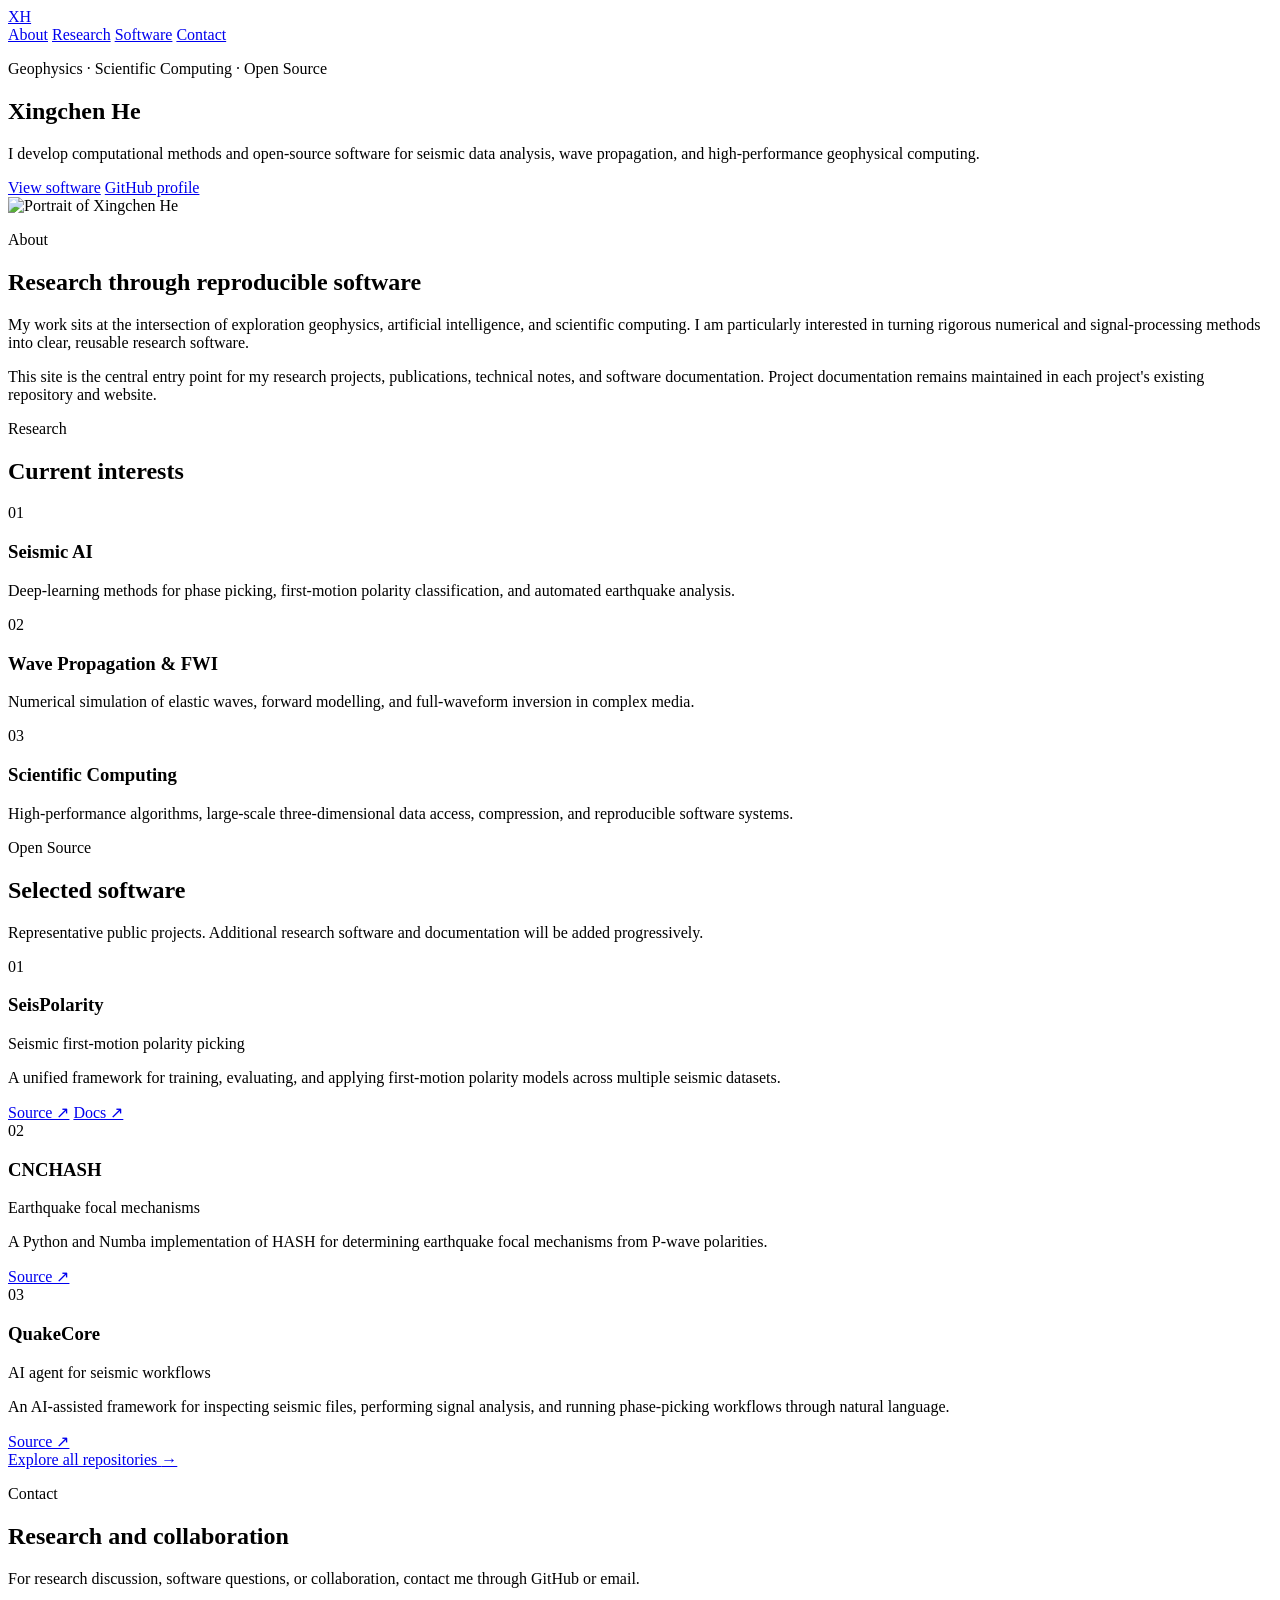
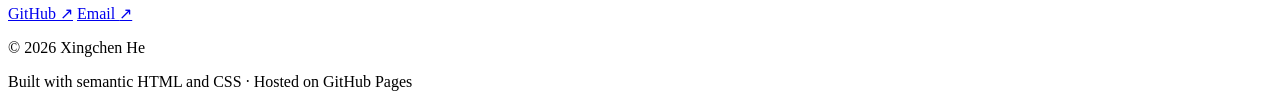
==== index.html @ 0a5be92e "Initialize personal academic homepage" ====
<!DOCTYPE html>
<html lang="en">
<head>
  <meta charset="UTF-8">
  <meta name="viewport" content="width=device-width, initial-scale=1.0">
  <meta name="description" content="Xingchen He's academic homepage — geophysics, scientific computing, and open-source software.">
  <meta name="author" content="Xingchen He">
  <meta property="og:title" content="Xingchen He | Geophysics & Scientific Computing">
  <meta property="og:description" content="Research, open-source software, and academic work in geophysics and scientific computing.">
  <meta property="og:type" content="website">
  <meta property="og:url" content="https://chuan1937.github.io/">
  <meta property="og:image" content="https://avatars.githubusercontent.com/u/99251452?v=4">
  <title>Xingchen He | Geophysics & Scientific Computing</title>
  <link rel="preconnect" href="https://fonts.googleapis.com">
  <link rel="preconnect" href="https://fonts.gstatic.com" crossorigin>
  <link href="https://fonts.googleapis.com/css2?family=Inter:wght@400;500;600;700&family=Source+Serif+4:opsz,wght@8..60,600;8..60,700&display=swap" rel="stylesheet">
  <link rel="stylesheet" href="styles.css">
</head>
<body>
  <header class="site-header">
    <div class="container nav-wrap">
      <a class="brand" href="#top" aria-label="Homepage">XH</a>
      <nav aria-label="Primary navigation">
        <a href="#about">About</a>
        <a href="#research">Research</a>
        <a href="#software">Software</a>
        <a href="#contact">Contact</a>
      </nav>
    </div>
  </header>

  <main id="top">
    <section class="hero container">
      <div class="hero-copy">
        <p class="eyebrow">Geophysics · Scientific Computing · Open Source</p>
        <h1>Xingchen He</h1>
        <p class="lead">
          I develop computational methods and open-source software for seismic data analysis,
          wave propagation, and high-performance geophysical computing.
        </p>
        <div class="hero-actions">
          <a class="button button-primary" href="#software">View software</a>
          <a class="button button-secondary" href="https://github.com/Chuan1937" target="_blank" rel="noopener noreferrer">GitHub profile</a>
        </div>
      </div>
      <div class="portrait-wrap" aria-hidden="true">
        <div class="portrait-halo"></div>
        <img class="portrait" src="https://avatars.githubusercontent.com/u/99251452?v=4" alt="Portrait of Xingchen He">
      </div>
    </section>

    <section id="about" class="section section-muted">
      <div class="container split-layout">
        <div>
          <p class="section-kicker">About</p>
          <h2>Research through reproducible software</h2>
        </div>
        <div class="prose">
          <p>
            My work sits at the intersection of exploration geophysics, artificial intelligence,
            and scientific computing. I am particularly interested in turning rigorous numerical
            and signal-processing methods into clear, reusable research software.
          </p>
          <p>
            This site is the central entry point for my research projects, publications, technical
            notes, and software documentation. Project documentation remains maintained in each
            project's existing repository and website.
          </p>
        </div>
      </div>
    </section>

    <section id="research" class="section container">
      <div class="section-heading">
        <p class="section-kicker">Research</p>
        <h2>Current interests</h2>
      </div>
      <div class="research-grid">
        <article class="research-card">
          <span class="card-index">01</span>
          <h3>Seismic AI</h3>
          <p>Deep-learning methods for phase picking, first-motion polarity classification, and automated earthquake analysis.</p>
        </article>
        <article class="research-card">
          <span class="card-index">02</span>
          <h3>Wave Propagation & FWI</h3>
          <p>Numerical simulation of elastic waves, forward modelling, and full-waveform inversion in complex media.</p>
        </article>
        <article class="research-card">
          <span class="card-index">03</span>
          <h3>Scientific Computing</h3>
          <p>High-performance algorithms, large-scale three-dimensional data access, compression, and reproducible software systems.</p>
        </article>
      </div>
    </section>

    <section id="software" class="section section-dark">
      <div class="container">
        <div class="section-heading section-heading-light">
          <p class="section-kicker">Open Source</p>
          <h2>Selected software</h2>
          <p>Representative public projects. Additional research software and documentation will be added progressively.</p>
        </div>

        <div class="project-list">
          <article class="project-row">
            <div class="project-title">
              <span class="project-number">01</span>
              <div>
                <h3>SeisPolarity</h3>
                <p>Seismic first-motion polarity picking</p>
              </div>
            </div>
            <p class="project-description">A unified framework for training, evaluating, and applying first-motion polarity models across multiple seismic datasets.</p>
            <div class="project-links">
              <a href="https://github.com/Chuan1937/SeisPolarity" target="_blank" rel="noopener noreferrer">Source ↗</a>
              <a href="https://seispolarity.readthedocs.io/" target="_blank" rel="noopener noreferrer">Docs ↗</a>
            </div>
          </article>

          <article class="project-row">
            <div class="project-title">
              <span class="project-number">02</span>
              <div>
                <h3>CNCHASH</h3>
                <p>Earthquake focal mechanisms</p>
              </div>
            </div>
            <p class="project-description">A Python and Numba implementation of HASH for determining earthquake focal mechanisms from P-wave polarities.</p>
            <div class="project-links">
              <a href="https://github.com/Chuan1937/CNCHASH" target="_blank" rel="noopener noreferrer">Source ↗</a>
            </div>
          </article>

          <article class="project-row">
            <div class="project-title">
              <span class="project-number">03</span>
              <div>
                <h3>QuakeCore</h3>
                <p>AI agent for seismic workflows</p>
              </div>
            </div>
            <p class="project-description">An AI-assisted framework for inspecting seismic files, performing signal analysis, and running phase-picking workflows through natural language.</p>
            <div class="project-links">
              <a href="https://github.com/Chuan1937/QuakeCore" target="_blank" rel="noopener noreferrer">Source ↗</a>
            </div>
          </article>
        </div>

        <a class="all-projects" href="https://github.com/Chuan1937?tab=repositories" target="_blank" rel="noopener noreferrer">Explore all repositories <span>→</span></a>
      </div>
    </section>

    <section id="contact" class="section container contact-section">
      <div>
        <p class="section-kicker">Contact</p>
        <h2>Research and collaboration</h2>
        <p>For research discussion, software questions, or collaboration, contact me through GitHub or email.</p>
      </div>
      <div class="contact-links">
        <a href="https://github.com/Chuan1937" target="_blank" rel="noopener noreferrer">GitHub <span>↗</span></a>
        <a href="mailto:chuanjun1978@gmail.com">Email <span>↗</span></a>
      </div>
    </section>
  </main>

  <footer>
    <div class="container footer-wrap">
      <p>© <span id="year">2026</span> Xingchen He</p>
      <p>Built with semantic HTML and CSS · Hosted on GitHub Pages</p>
    </div>
  </footer>

  <script>
    document.getElementById('year').textContent = new Date().getFullYear();
  </script>
</body>
</html>
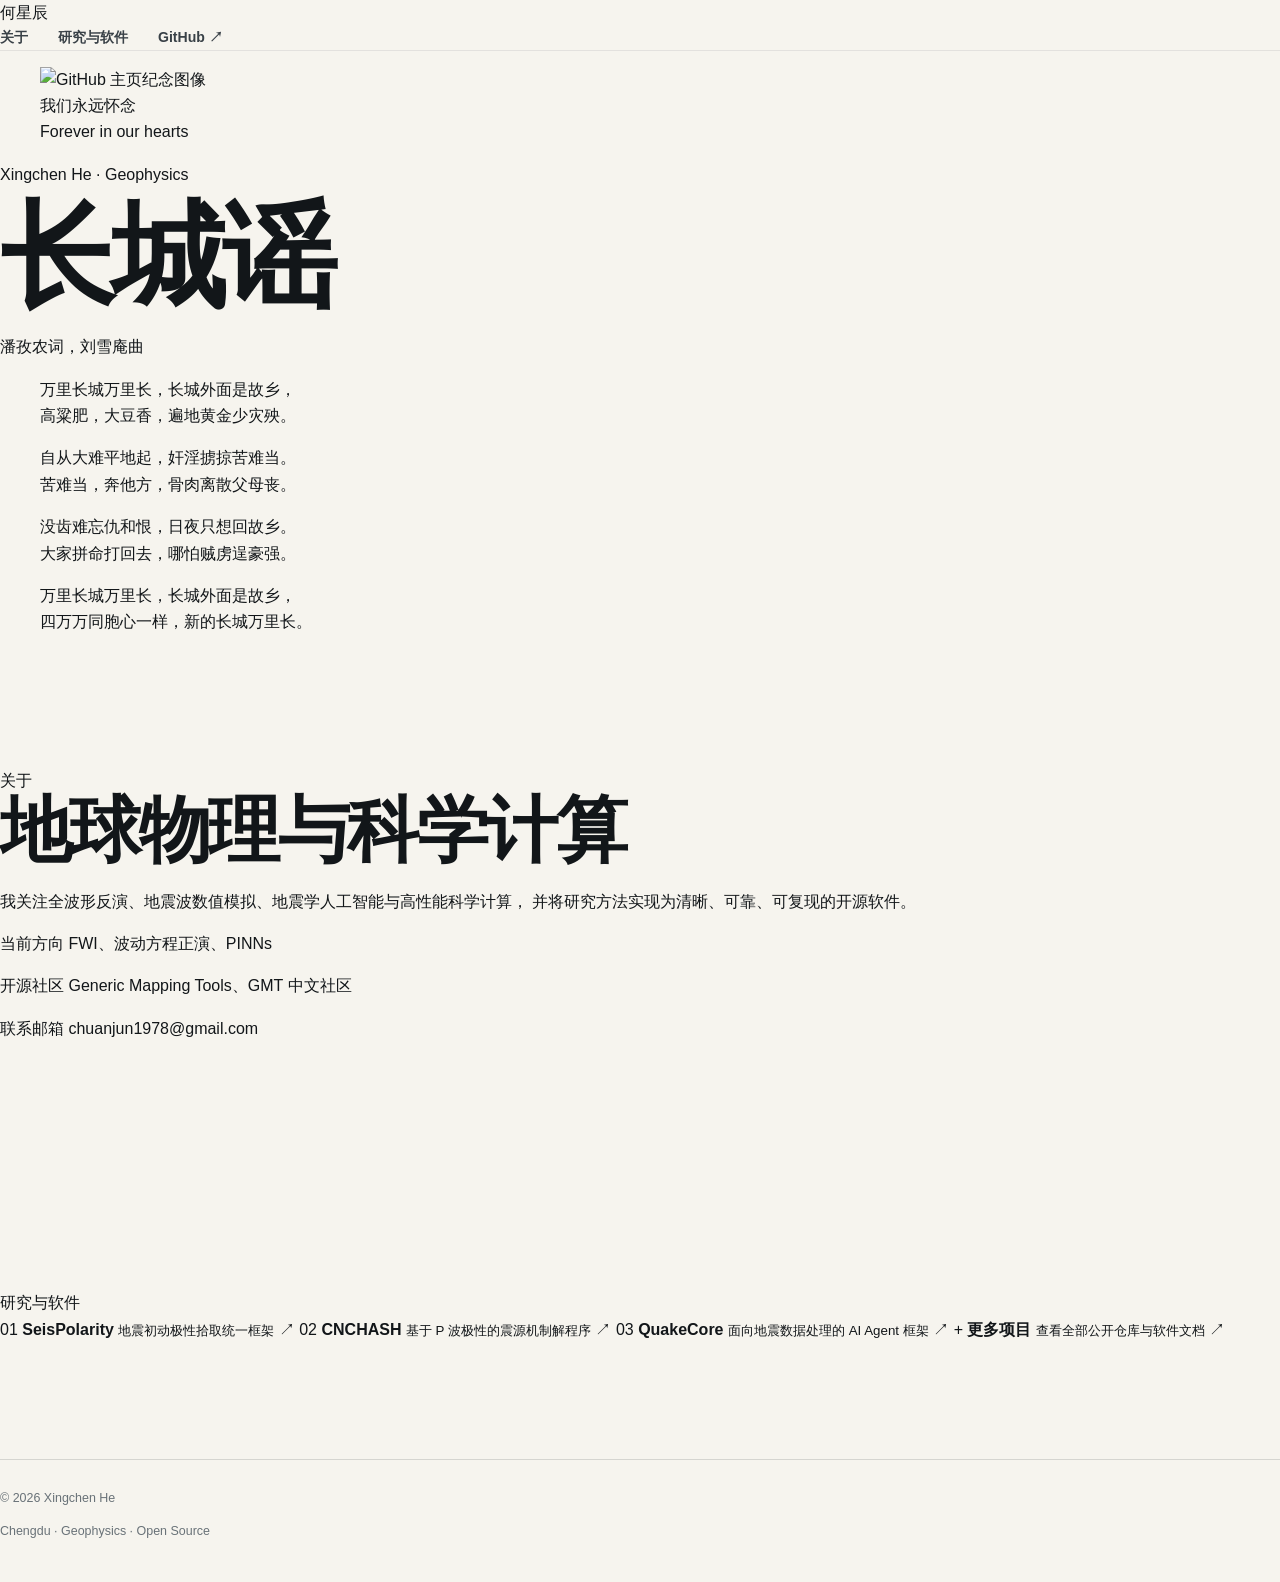
==== commit 8ce830ef: "Redesign homepage around profile image and poem" ====
--- a/index.html
+++ b/index.html
@@ -1,174 +1,118 @@
 <!DOCTYPE html>
-<html lang="en">
+<html lang="zh-CN">
 <head>
   <meta charset="UTF-8">
   <meta name="viewport" content="width=device-width, initial-scale=1.0">
-  <meta name="description" content="Xingchen He's academic homepage — geophysics, scientific computing, and open-source software.">
+  <meta name="description" content="何星辰的个人主页：地球物理、全波形反演、地震学人工智能与开源科学软件。">
   <meta name="author" content="Xingchen He">
-  <meta property="og:title" content="Xingchen He | Geophysics & Scientific Computing">
-  <meta property="og:description" content="Research, open-source software, and academic work in geophysics and scientific computing.">
+  <meta property="og:title" content="何星辰 | Xingchen He">
+  <meta property="og:description" content="Geophysics, scientific computing and open-source software.">
   <meta property="og:type" content="website">
   <meta property="og:url" content="https://chuan1937.github.io/">
-  <meta property="og:image" content="https://avatars.githubusercontent.com/u/99251452?v=4">
-  <title>Xingchen He | Geophysics & Scientific Computing</title>
-  <link rel="preconnect" href="https://fonts.googleapis.com">
-  <link rel="preconnect" href="https://fonts.gstatic.com" crossorigin>
-  <link href="https://fonts.googleapis.com/css2?family=Inter:wght@400;500;600;700&family=Source+Serif+4:opsz,wght@8..60,600;8..60,700&display=swap" rel="stylesheet">
+  <meta property="og:image" content="https://raw.githubusercontent.com/Chuan1937/Chuan1937/main/chuanjun2.jpg">
+  <title>何星辰 | Xingchen He</title>
   <link rel="stylesheet" href="styles.css">
 </head>
 <body>
   <header class="site-header">
-    <div class="container nav-wrap">
-      <a class="brand" href="#top" aria-label="Homepage">XH</a>
-      <nav aria-label="Primary navigation">
-        <a href="#about">About</a>
-        <a href="#research">Research</a>
-        <a href="#software">Software</a>
-        <a href="#contact">Contact</a>
-      </nav>
-    </div>
+    <a class="site-name" href="#top">何星辰</a>
+    <nav aria-label="主导航">
+      <a href="#about">关于</a>
+      <a href="#work">研究与软件</a>
+      <a href="https://github.com/Chuan1937" target="_blank" rel="noopener noreferrer">GitHub ↗</a>
+    </nav>
   </header>
 
   <main id="top">
-    <section class="hero container">
-      <div class="hero-copy">
-        <p class="eyebrow">Geophysics · Scientific Computing · Open Source</p>
-        <h1>Xingchen He</h1>
-        <p class="lead">
-          I develop computational methods and open-source software for seismic data analysis,
-          wave propagation, and high-performance geophysical computing.
-        </p>
-        <div class="hero-actions">
-          <a class="button button-primary" href="#software">View software</a>
-          <a class="button button-secondary" href="https://github.com/Chuan1937" target="_blank" rel="noopener noreferrer">GitHub profile</a>
-        </div>
-      </div>
-      <div class="portrait-wrap" aria-hidden="true">
-        <div class="portrait-halo"></div>
-        <img class="portrait" src="https://avatars.githubusercontent.com/u/99251452?v=4" alt="Portrait of Xingchen He">
+    <section class="opening" aria-labelledby="poem-title">
+      <figure class="memory-image">
+        <img
+          src="https://raw.githubusercontent.com/Chuan1937/Chuan1937/main/chuanjun2.jpg"
+          alt="GitHub 主页纪念图像"
+        >
+        <figcaption>
+          我们永远怀念<br>
+          <span>Forever in our hearts</span>
+        </figcaption>
+      </figure>
+
+      <div class="poem-panel">
+        <p class="identity">Xingchen He · Geophysics</p>
+        <h1 id="poem-title">长城谣</h1>
+        <p class="credit">潘孜农词，刘雪庵曲</p>
+
+        <blockquote class="poem">
+          <p>万里长城万里长，长城外面是故乡，<br>高粱肥，大豆香，遍地黄金少灾殃。</p>
+          <p>自从大难平地起，奸淫掳掠苦难当。<br>苦难当，奔他方，骨肉离散父母丧。</p>
+          <p>没齿难忘仇和恨，日夜只想回故乡。<br>大家拼命打回去，哪怕贼虏逞豪强。</p>
+          <p>万里长城万里长，长城外面是故乡，<br>四万万同胞心一样，新的长城万里长。</p>
+        </blockquote>
       </div>
     </section>
 
-    <section id="about" class="section section-muted">
-      <div class="container split-layout">
-        <div>
-          <p class="section-kicker">About</p>
-          <h2>Research through reproducible software</h2>
-        </div>
-        <div class="prose">
-          <p>
-            My work sits at the intersection of exploration geophysics, artificial intelligence,
-            and scientific computing. I am particularly interested in turning rigorous numerical
-            and signal-processing methods into clear, reusable research software.
-          </p>
-          <p>
-            This site is the central entry point for my research projects, publications, technical
-            notes, and software documentation. Project documentation remains maintained in each
-            project's existing repository and website.
-          </p>
+    <section id="about" class="section about-section">
+      <div class="section-label">关于</div>
+      <div class="section-content">
+        <h2>地球物理与科学计算</h2>
+        <p class="intro">
+          我关注全波形反演、地震波数值模拟、地震学人工智能与高性能科学计算，
+          并将研究方法实现为清晰、可靠、可复现的开源软件。
+        </p>
+        <div class="facts">
+          <p><span>当前方向</span> FWI、波动方程正演、PINNs</p>
+          <p><span>开源社区</span> Generic Mapping Tools、GMT 中文社区</p>
+          <p><span>联系邮箱</span> <a href="mailto:chuanjun1978@gmail.com">chuanjun1978@gmail.com</a></p>
         </div>
       </div>
     </section>
 
-    <section id="research" class="section container">
-      <div class="section-heading">
-        <p class="section-kicker">Research</p>
-        <h2>Current interests</h2>
-      </div>
-      <div class="research-grid">
-        <article class="research-card">
-          <span class="card-index">01</span>
-          <h3>Seismic AI</h3>
-          <p>Deep-learning methods for phase picking, first-motion polarity classification, and automated earthquake analysis.</p>
-        </article>
-        <article class="research-card">
-          <span class="card-index">02</span>
-          <h3>Wave Propagation & FWI</h3>
-          <p>Numerical simulation of elastic waves, forward modelling, and full-waveform inversion in complex media.</p>
-        </article>
-        <article class="research-card">
-          <span class="card-index">03</span>
-          <h3>Scientific Computing</h3>
-          <p>High-performance algorithms, large-scale three-dimensional data access, compression, and reproducible software systems.</p>
-        </article>
-      </div>
-    </section>
+    <section id="work" class="section work-section">
+      <div class="section-label">研究与软件</div>
+      <div class="section-content">
+        <div class="work-list">
+          <a class="work-item" href="https://github.com/Chuan1937/SeisPolarity" target="_blank" rel="noopener noreferrer">
+            <span class="work-number">01</span>
+            <span class="work-main">
+              <strong>SeisPolarity</strong>
+              <small>地震初动极性拾取统一框架</small>
+            </span>
+            <span class="arrow">↗</span>
+          </a>
 
-    <section id="software" class="section section-dark">
-      <div class="container">
-        <div class="section-heading section-heading-light">
-          <p class="section-kicker">Open Source</p>
-          <h2>Selected software</h2>
-          <p>Representative public projects. Additional research software and documentation will be added progressively.</p>
+          <a class="work-item" href="https://github.com/Chuan1937/CNCHASH" target="_blank" rel="noopener noreferrer">
+            <span class="work-number">02</span>
+            <span class="work-main">
+              <strong>CNCHASH</strong>
+              <small>基于 P 波极性的震源机制解程序</small>
+            </span>
+            <span class="arrow">↗</span>
+          </a>
+
+          <a class="work-item" href="https://github.com/Chuan1937/QuakeCore" target="_blank" rel="noopener noreferrer">
+            <span class="work-number">03</span>
+            <span class="work-main">
+              <strong>QuakeCore</strong>
+              <small>面向地震数据处理的 AI Agent 框架</small>
+            </span>
+            <span class="arrow">↗</span>
+          </a>
+
+          <a class="work-item" href="https://github.com/Chuan1937?tab=repositories" target="_blank" rel="noopener noreferrer">
+            <span class="work-number">+</span>
+            <span class="work-main">
+              <strong>更多项目</strong>
+              <small>查看全部公开仓库与软件文档</small>
+            </span>
+            <span class="arrow">↗</span>
+          </a>
         </div>
-
-        <div class="project-list">
-          <article class="project-row">
-            <div class="project-title">
-              <span class="project-number">01</span>
-              <div>
-                <h3>SeisPolarity</h3>
-                <p>Seismic first-motion polarity picking</p>
-              </div>
-            </div>
-            <p class="project-description">A unified framework for training, evaluating, and applying first-motion polarity models across multiple seismic datasets.</p>
-            <div class="project-links">
-              <a href="https://github.com/Chuan1937/SeisPolarity" target="_blank" rel="noopener noreferrer">Source ↗</a>
-              <a href="https://seispolarity.readthedocs.io/" target="_blank" rel="noopener noreferrer">Docs ↗</a>
-            </div>
-          </article>
-
-          <article class="project-row">
-            <div class="project-title">
-              <span class="project-number">02</span>
-              <div>
-                <h3>CNCHASH</h3>
-                <p>Earthquake focal mechanisms</p>
-              </div>
-            </div>
-            <p class="project-description">A Python and Numba implementation of HASH for determining earthquake focal mechanisms from P-wave polarities.</p>
-            <div class="project-links">
-              <a href="https://github.com/Chuan1937/CNCHASH" target="_blank" rel="noopener noreferrer">Source ↗</a>
-            </div>
-          </article>
-
-          <article class="project-row">
-            <div class="project-title">
-              <span class="project-number">03</span>
-              <div>
-                <h3>QuakeCore</h3>
-                <p>AI agent for seismic workflows</p>
-              </div>
-            </div>
-            <p class="project-description">An AI-assisted framework for inspecting seismic files, performing signal analysis, and running phase-picking workflows through natural language.</p>
-            <div class="project-links">
-              <a href="https://github.com/Chuan1937/QuakeCore" target="_blank" rel="noopener noreferrer">Source ↗</a>
-            </div>
-          </article>
-        </div>
-
-        <a class="all-projects" href="https://github.com/Chuan1937?tab=repositories" target="_blank" rel="noopener noreferrer">Explore all repositories <span>→</span></a>
-      </div>
-    </section>
-
-    <section id="contact" class="section container contact-section">
-      <div>
-        <p class="section-kicker">Contact</p>
-        <h2>Research and collaboration</h2>
-        <p>For research discussion, software questions, or collaboration, contact me through GitHub or email.</p>
-      </div>
-      <div class="contact-links">
-        <a href="https://github.com/Chuan1937" target="_blank" rel="noopener noreferrer">GitHub <span>↗</span></a>
-        <a href="mailto:chuanjun1978@gmail.com">Email <span>↗</span></a>
       </div>
     </section>
   </main>
 
   <footer>
-    <div class="container footer-wrap">
-      <p>© <span id="year">2026</span> Xingchen He</p>
-      <p>Built with semantic HTML and CSS · Hosted on GitHub Pages</p>
-    </div>
+    <p>© <span id="year">2026</span> Xingchen He</p>
+    <p>Chengdu · Geophysics · Open Source</p>
   </footer>
 
   <script>
--- a/styles.css
+++ b/styles.css
@@ -0,0 +1,514 @@
+:root {
+  --bg: #f6f4ee;
+  --surface: #ffffff;
+  --ink: #121619;
+  --muted: #5e676d;
+  --line: rgba(18, 22, 25, 0.14);
+  --accent: #0f5c5e;
+  --accent-deep: #0b4143;
+  --dark: #10191b;
+  --dark-muted: #aab6b6;
+  --max-width: 1180px;
+  --serif: "Source Serif 4", Georgia, serif;
+  --sans: "Inter", -apple-system, BlinkMacSystemFont, "Segoe UI", sans-serif;
+}
+
+* {
+  box-sizing: border-box;
+}
+
+html {
+  scroll-behavior: smooth;
+}
+
+body {
+  margin: 0;
+  color: var(--ink);
+  background: var(--bg);
+  font-family: var(--sans);
+  line-height: 1.65;
+  text-rendering: optimizeLegibility;
+}
+
+img {
+  max-width: 100%;
+  display: block;
+}
+
+a {
+  color: inherit;
+  text-decoration: none;
+}
+
+.container {
+  width: min(calc(100% - 48px), var(--max-width));
+  margin: 0 auto;
+}
+
+.site-header {
+  position: sticky;
+  top: 0;
+  z-index: 20;
+  border-bottom: 1px solid rgba(18, 22, 25, 0.08);
+  background: rgba(246, 244, 238, 0.88);
+  backdrop-filter: blur(18px);
+}
+
+.nav-wrap {
+  min-height: 74px;
+  display: flex;
+  align-items: center;
+  justify-content: space-between;
+}
+
+.brand {
+  width: 42px;
+  height: 42px;
+  display: grid;
+  place-items: center;
+  color: white;
+  background: var(--ink);
+  border-radius: 50%;
+  font-size: 0.82rem;
+  font-weight: 700;
+  letter-spacing: 0.08em;
+}
+
+nav {
+  display: flex;
+  gap: 30px;
+}
+
+nav a {
+  color: #394147;
+  font-size: 0.88rem;
+  font-weight: 600;
+  transition: color 160ms ease;
+}
+
+nav a:hover,
+nav a:focus-visible {
+  color: var(--accent);
+}
+
+.hero {
+  min-height: 720px;
+  display: grid;
+  grid-template-columns: minmax(0, 1.4fr) minmax(280px, 0.7fr);
+  align-items: center;
+  gap: 80px;
+  padding-top: 88px;
+  padding-bottom: 100px;
+}
+
+.eyebrow,
+.section-kicker {
+  margin: 0 0 18px;
+  color: var(--accent);
+  font-size: 0.78rem;
+  font-weight: 700;
+  letter-spacing: 0.16em;
+  text-transform: uppercase;
+}
+
+h1,
+h2,
+h3,
+p {
+  margin-top: 0;
+}
+
+h1,
+h2 {
+  font-family: var(--serif);
+  letter-spacing: -0.035em;
+}
+
+h1 {
+  max-width: 760px;
+  margin-bottom: 24px;
+  font-size: clamp(4.2rem, 9vw, 7.6rem);
+  line-height: 0.92;
+}
+
+.lead {
+  max-width: 720px;
+  margin-bottom: 36px;
+  color: #445056;
+  font-size: clamp(1.15rem, 2.2vw, 1.45rem);
+  line-height: 1.65;
+}
+
+.hero-actions {
+  display: flex;
+  flex-wrap: wrap;
+  gap: 14px;
+}
+
+.button {
+  min-height: 48px;
+  display: inline-flex;
+  align-items: center;
+  justify-content: center;
+  padding: 0 22px;
+  border: 1px solid var(--ink);
+  border-radius: 999px;
+  font-size: 0.9rem;
+  font-weight: 700;
+  transition: transform 160ms ease, background 160ms ease, color 160ms ease;
+}
+
+.button:hover,
+.button:focus-visible {
+  transform: translateY(-2px);
+}
+
+.button-primary {
+  color: white;
+  background: var(--ink);
+}
+
+.button-primary:hover,
+.button-primary:focus-visible {
+  background: var(--accent-deep);
+}
+
+.button-secondary:hover,
+.button-secondary:focus-visible {
+  color: white;
+  background: var(--ink);
+}
+
+.portrait-wrap {
+  position: relative;
+  width: min(100%, 340px);
+  justify-self: end;
+}
+
+.portrait-halo {
+  position: absolute;
+  inset: -24px 18px 20px -22px;
+  border: 1px solid rgba(15, 92, 94, 0.45);
+  border-radius: 46% 54% 51% 49% / 43% 43% 57% 57%;
+  transform: rotate(-6deg);
+}
+
+.portrait {
+  position: relative;
+  width: 100%;
+  aspect-ratio: 4 / 5;
+  object-fit: cover;
+  border-radius: 48% 52% 46% 54% / 42% 46% 54% 58%;
+  filter: saturate(0.78) contrast(1.04);
+}
+
+.section {
+  padding-top: 116px;
+  padding-bottom: 116px;
+}
+
+.section-muted {
+  background: #eae7df;
+}
+
+.split-layout {
+  display: grid;
+  grid-template-columns: minmax(0, 0.9fr) minmax(0, 1.1fr);
+  gap: 90px;
+}
+
+h2 {
+  max-width: 760px;
+  margin-bottom: 20px;
+  font-size: clamp(2.6rem, 5.6vw, 4.7rem);
+  line-height: 1.04;
+}
+
+.prose {
+  color: #3f494e;
+  font-size: 1.08rem;
+}
+
+.prose p:last-child,
+.section-heading p:last-child,
+.contact-section p:last-child {
+  margin-bottom: 0;
+}
+
+.section-heading {
+  max-width: 770px;
+  margin-bottom: 58px;
+}
+
+.research-grid {
+  display: grid;
+  grid-template-columns: repeat(3, 1fr);
+  gap: 18px;
+}
+
+.research-card {
+  min-height: 330px;
+  padding: 28px;
+  display: flex;
+  flex-direction: column;
+  border: 1px solid var(--line);
+  background: rgba(255, 255, 255, 0.35);
+  transition: transform 180ms ease, border-color 180ms ease, background 180ms ease;
+}
+
+.research-card:hover {
+  transform: translateY(-5px);
+  border-color: rgba(15, 92, 94, 0.55);
+  background: rgba(255, 255, 255, 0.76);
+}
+
+.card-index,
+.project-number {
+  color: var(--accent);
+  font-size: 0.75rem;
+  font-weight: 700;
+  letter-spacing: 0.12em;
+}
+
+.research-card h3 {
+  margin-top: auto;
+  margin-bottom: 12px;
+  font-size: 1.35rem;
+}
+
+.research-card p {
+  margin-bottom: 0;
+  color: var(--muted);
+  font-size: 0.96rem;
+}
+
+.section-dark {
+  color: white;
+  background: var(--dark);
+}
+
+.section-heading-light p {
+  color: var(--dark-muted);
+}
+
+.section-heading-light .section-kicker {
+  color: #80c8c8;
+}
+
+.project-list {
+  border-top: 1px solid rgba(255, 255, 255, 0.18);
+}
+
+.project-row {
+  display: grid;
+  grid-template-columns: minmax(260px, 0.85fr) minmax(340px, 1.3fr) auto;
+  align-items: center;
+  gap: 46px;
+  padding: 34px 0;
+  border-bottom: 1px solid rgba(255, 255, 255, 0.18);
+}
+
+.project-title {
+  display: flex;
+  align-items: flex-start;
+  gap: 18px;
+}
+
+.project-title h3 {
+  margin-bottom: 4px;
+  font-size: 1.25rem;
+}
+
+.project-title p,
+.project-description {
+  margin-bottom: 0;
+  color: var(--dark-muted);
+}
+
+.project-title p {
+  font-size: 0.86rem;
+}
+
+.project-description {
+  font-size: 0.94rem;
+}
+
+.project-links {
+  min-width: 130px;
+  display: flex;
+  justify-content: flex-end;
+  flex-wrap: wrap;
+  gap: 16px;
+}
+
+.project-links a,
+.all-projects {
+  color: #dbeaea;
+  font-size: 0.86rem;
+  font-weight: 700;
+}
+
+.project-links a:hover,
+.all-projects:hover {
+  color: #80c8c8;
+}
+
+.all-projects {
+  margin-top: 40px;
+  display: inline-flex;
+  align-items: center;
+  gap: 14px;
+}
+
+.all-projects span {
+  font-size: 1.3rem;
+}
+
+.contact-section {
+  display: grid;
+  grid-template-columns: minmax(0, 1.3fr) minmax(260px, 0.7fr);
+  gap: 80px;
+  align-items: end;
+}
+
+.contact-section p {
+  max-width: 640px;
+  color: var(--muted);
+  font-size: 1.05rem;
+}
+
+.contact-links {
+  display: grid;
+  border-top: 1px solid var(--line);
+}
+
+.contact-links a {
+  display: flex;
+  justify-content: space-between;
+  padding: 18px 0;
+  border-bottom: 1px solid var(--line);
+  font-weight: 700;
+  transition: color 160ms ease, padding-left 160ms ease;
+}
+
+.contact-links a:hover,
+.contact-links a:focus-visible {
+  padding-left: 8px;
+  color: var(--accent);
+}
+
+footer {
+  padding: 28px 0;
+  color: #697278;
+  border-top: 1px solid var(--line);
+  font-size: 0.78rem;
+}
+
+.footer-wrap {
+  display: flex;
+  justify-content: space-between;
+  gap: 24px;
+}
+
+.footer-wrap p {
+  margin-bottom: 0;
+}
+
+:focus-visible {
+  outline: 3px solid rgba(15, 92, 94, 0.35);
+  outline-offset: 4px;
+}
+
+@media (max-width: 900px) {
+  .hero {
+    min-height: auto;
+    grid-template-columns: 1fr;
+    gap: 60px;
+  }
+
+  .portrait-wrap {
+    width: min(72%, 320px);
+    justify-self: start;
+  }
+
+  .split-layout,
+  .contact-section {
+    grid-template-columns: 1fr;
+    gap: 42px;
+  }
+
+  .research-grid {
+    grid-template-columns: 1fr;
+  }
+
+  .research-card {
+    min-height: 240px;
+  }
+
+  .project-row {
+    grid-template-columns: 1fr;
+    gap: 18px;
+  }
+
+  .project-links {
+    justify-content: flex-start;
+  }
+}
+
+@media (max-width: 640px) {
+  .container {
+    width: min(calc(100% - 32px), var(--max-width));
+  }
+
+  .nav-wrap {
+    min-height: 64px;
+  }
+
+  nav {
+    gap: 16px;
+  }
+
+  nav a:nth-child(2),
+  nav a:nth-child(4) {
+    display: none;
+  }
+
+  .hero {
+    padding-top: 70px;
+    padding-bottom: 78px;
+  }
+
+  h1 {
+    font-size: clamp(3.5rem, 19vw, 5rem);
+  }
+
+  .section {
+    padding-top: 82px;
+    padding-bottom: 82px;
+  }
+
+  .portrait-wrap {
+    width: min(84%, 300px);
+  }
+
+  .research-card {
+    padding: 24px;
+  }
+
+  .footer-wrap {
+    flex-direction: column;
+    gap: 8px;
+  }
+}
+
+@media (prefers-reduced-motion: reduce) {
+  html {
+    scroll-behavior: auto;
+  }
+
+  *,
+  *::before,
+  *::after {
+    transition-duration: 0.01ms !important;
+  }
+}
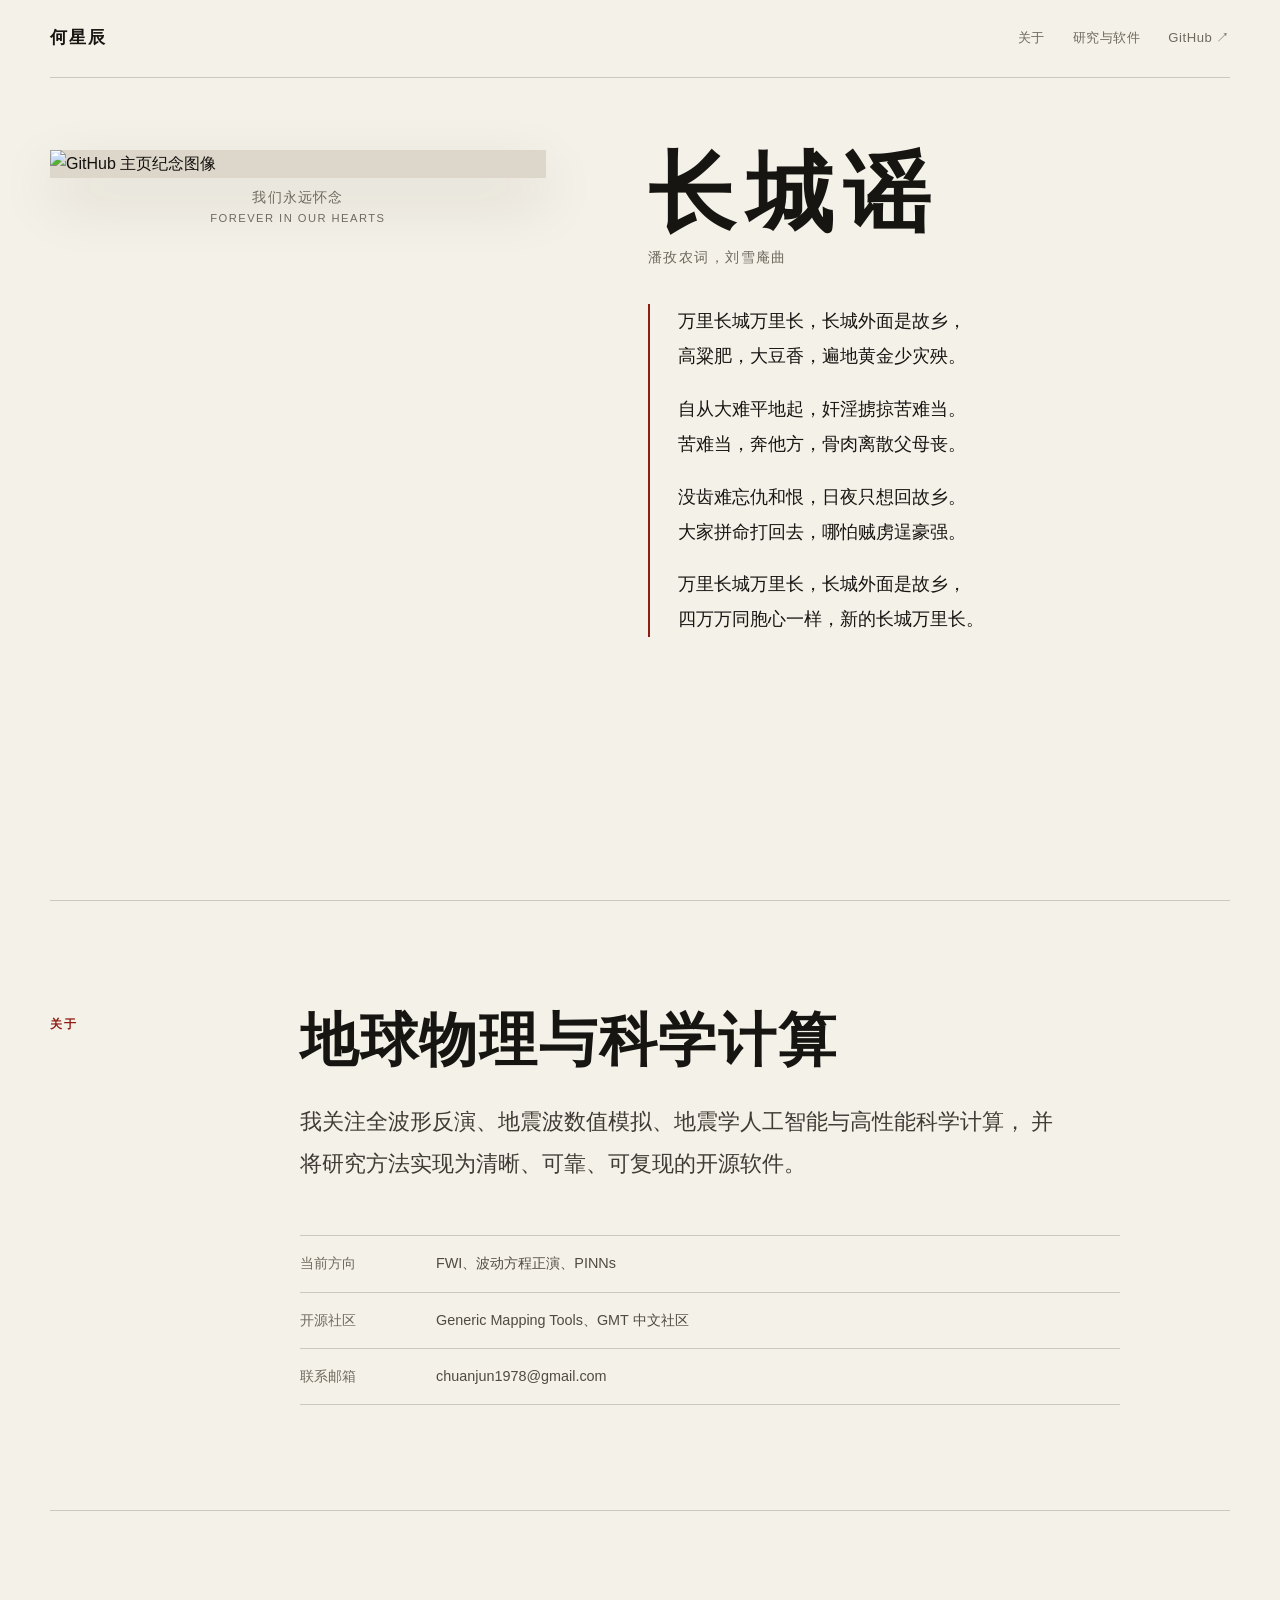
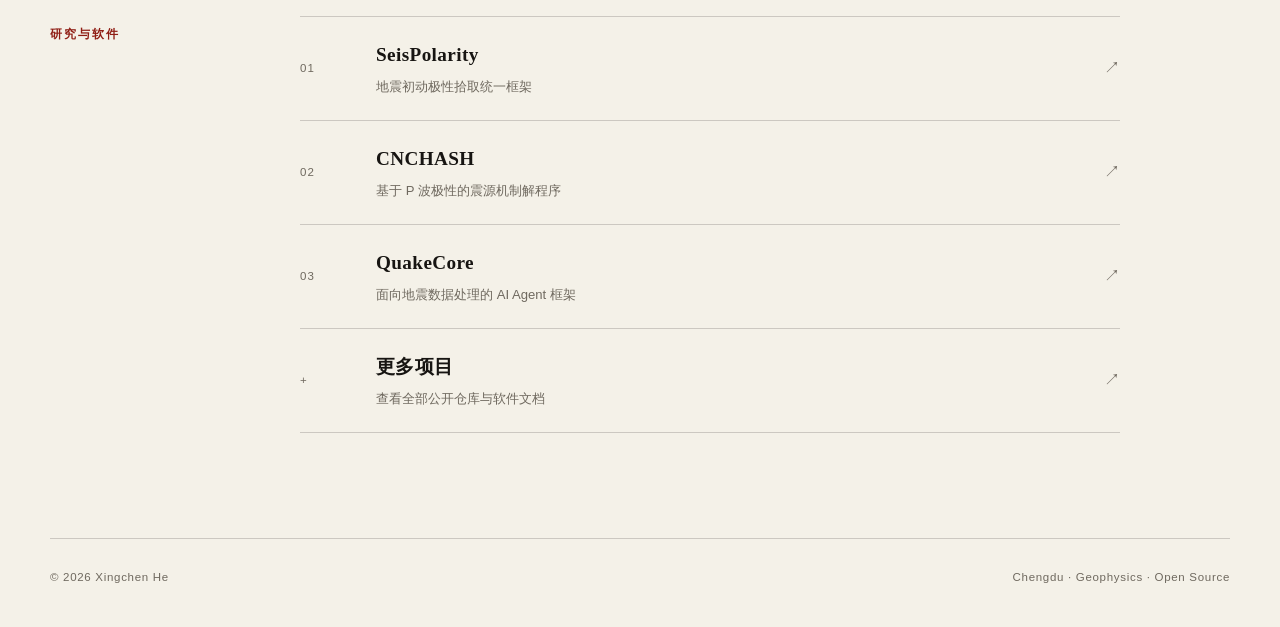
==== commit 938ae986: "Remove identity label, align poem panel with image height" ====
--- a/index.html
+++ b/index.html
@@ -37,7 +37,6 @@
       </figure>
 
       <div class="poem-panel">
-        <p class="identity">Xingchen He · Geophysics</p>
         <h1 id="poem-title">长城谣</h1>
         <p class="credit">潘孜农词，刘雪庵曲</p>
 
@@ -117,6 +116,14 @@
 
   <script>
     document.getElementById('year').textContent = new Date().getFullYear();
+
+    window.addEventListener('load', function () {
+      var img = document.querySelector('.memory-image img');
+      var panel = document.querySelector('.poem-panel');
+      if (img && panel && img.offsetHeight > 0) {
+        panel.style.minHeight = img.offsetHeight + 'px';
+      }
+    });
   </script>
 </body>
 </html>
--- a/styles.css
+++ b/styles.css
@@ -1,16 +1,13 @@
 :root {
-  --bg: #f6f4ee;
-  --surface: #ffffff;
-  --ink: #121619;
-  --muted: #5e676d;
-  --line: rgba(18, 22, 25, 0.14);
-  --accent: #0f5c5e;
-  --accent-deep: #0b4143;
-  --dark: #10191b;
-  --dark-muted: #aab6b6;
+  --paper: #f4f1e8;
+  --paper-deep: #e8e1d2;
+  --ink: #171512;
+  --muted: #6f695f;
+  --line: rgba(23, 21, 18, 0.18);
+  --red: #8f1d14;
   --max-width: 1180px;
-  --serif: "Source Serif 4", Georgia, serif;
-  --sans: "Inter", -apple-system, BlinkMacSystemFont, "Segoe UI", sans-serif;
+  --serif: "Songti SC", "STSong", "Noto Serif CJK SC", Georgia, serif;
+  --sans: -apple-system, BlinkMacSystemFont, "Segoe UI", "PingFang SC", "Microsoft YaHei", sans-serif;
 }
 
 * {
@@ -24,15 +21,28 @@
 body {
   margin: 0;
   color: var(--ink);
-  background: var(--bg);
+  background: var(--paper);
   font-family: var(--sans);
-  line-height: 1.65;
+  line-height: 1.75;
   text-rendering: optimizeLegibility;
 }
 
+body::before {
+  content: "";
+  position: fixed;
+  inset: 0;
+  z-index: -1;
+  pointer-events: none;
+  opacity: 0.18;
+  background-image:
+    linear-gradient(rgba(255, 255, 255, 0.22) 1px, transparent 1px),
+    linear-gradient(90deg, rgba(255, 255, 255, 0.18) 1px, transparent 1px);
+  background-size: 5px 5px;
+}
+
 img {
+  display: block;
   max-width: 100%;
-  display: block;
 }
 
 a {
@@ -40,464 +50,357 @@
   text-decoration: none;
 }
 
-.container {
+.site-header {
   width: min(calc(100% - 48px), var(--max-width));
+  min-height: 78px;
   margin: 0 auto;
-}
-
-.site-header {
-  position: sticky;
-  top: 0;
-  z-index: 20;
-  border-bottom: 1px solid rgba(18, 22, 25, 0.08);
-  background: rgba(246, 244, 238, 0.88);
-  backdrop-filter: blur(18px);
-}
-
-.nav-wrap {
-  min-height: 74px;
   display: flex;
   align-items: center;
   justify-content: space-between;
-}
-
-.brand {
-  width: 42px;
-  height: 42px;
-  display: grid;
-  place-items: center;
-  color: white;
-  background: var(--ink);
-  border-radius: 50%;
-  font-size: 0.82rem;
+  border-bottom: 1px solid var(--line);
+}
+
+.site-name {
+  font-family: var(--serif);
+  font-size: 1.08rem;
   font-weight: 700;
-  letter-spacing: 0.08em;
+  letter-spacing: 0.12em;
 }
 
 nav {
   display: flex;
-  gap: 30px;
+  gap: 28px;
 }
 
 nav a {
-  color: #394147;
-  font-size: 0.88rem;
-  font-weight: 600;
-  transition: color 160ms ease;
+  color: var(--muted);
+  font-size: 0.82rem;
+  letter-spacing: 0.04em;
+  transition: color 150ms ease;
 }
 
 nav a:hover,
 nav a:focus-visible {
-  color: var(--accent);
-}
-
-.hero {
-  min-height: 720px;
+  color: var(--red);
+}
+
+.opening {
+  width: min(calc(100% - 48px), var(--max-width));
+  min-height: calc(100vh - 78px);
+  margin: 0 auto;
+  padding: 72px 0 90px;
   display: grid;
-  grid-template-columns: minmax(0, 1.4fr) minmax(280px, 0.7fr);
-  align-items: center;
-  gap: 80px;
-  padding-top: 88px;
-  padding-bottom: 100px;
-}
-
-.eyebrow,
-.section-kicker {
-  margin: 0 0 18px;
-  color: var(--accent);
-  font-size: 0.78rem;
+  grid-template-columns: minmax(340px, 0.92fr) minmax(420px, 1.08fr);
+  align-items: stretch;
+  gap: clamp(54px, 8vw, 120px);
+}
+
+.memory-image {
+  margin: 0;
+  position: relative;
+  align-self: start;
+}
+
+.memory-image img {
+  width: 100%;
+  max-height: 680px;
+  object-fit: contain;
+  position: relative;
+  background: #d9d3c7;
+  filter: contrast(1.04);
+  box-shadow: 0 22px 60px rgba(31, 25, 18, 0.12);
+}
+
+.memory-image figcaption {
+  position: absolute;
+  top: 100%;
+  left: 0;
+  right: 0;
+  margin-top: 10px;
+  color: var(--muted);
+  font-family: var(--serif);
+  font-size: 0.88rem;
+  line-height: 1.4;
+  letter-spacing: 0.08em;
+  text-align: center;
+}
+
+.memory-image figcaption span {
+  font-family: var(--sans);
+  font-size: 0.7rem;
+  letter-spacing: 0.13em;
+  text-transform: uppercase;
+}
+
+.poem-panel {
+  max-width: 590px;
+  display: flex;
+  flex-direction: column;
+  justify-content: flex-start;
+}
+
+h1,
+h2,
+p,
+blockquote {
+  margin-top: 0;
+}
+
+h1,
+h2 {
+  font-family: var(--serif);
+}
+
+h1 {
+  margin-bottom: 8px;
+  font-size: clamp(3.4rem, 6.8vw, 6rem);
+  font-weight: 700;
+  line-height: 1;
+  letter-spacing: 0.12em;
+}
+
+.credit {
+  margin-bottom: 34px;
+  color: var(--muted);
+  font-family: var(--serif);
+  font-size: 0.88rem;
+  letter-spacing: 0.1em;
+}
+
+.poem {
+  margin: 0;
+  padding: 0 0 0 28px;
+  border-left: 2px solid var(--red);
+  font-family: var(--serif);
+  font-size: clamp(1rem, 1.55vw, 1.15rem);
+  line-height: 1.9;
+}
+
+.poem p {
+  margin-bottom: 18px;
+}
+
+.poem p:last-child {
+  margin-bottom: 0;
+}
+
+.section {
+  width: min(calc(100% - 48px), var(--max-width));
+  margin: 0 auto;
+  padding: 105px 0;
+  display: grid;
+  grid-template-columns: 180px minmax(0, 1fr);
+  gap: 70px;
+  border-top: 1px solid var(--line);
+}
+
+.section-label {
+  padding-top: 8px;
+  color: var(--red);
+  font-size: 0.74rem;
   font-weight: 700;
   letter-spacing: 0.16em;
-  text-transform: uppercase;
-}
-
-h1,
-h2,
-h3,
-p {
-  margin-top: 0;
-}
-
-h1,
+}
+
+.section-content {
+  max-width: 820px;
+}
+
 h2 {
-  font-family: var(--serif);
-  letter-spacing: -0.035em;
-}
-
-h1 {
+  margin-bottom: 26px;
+  font-size: clamp(2rem, 4.6vw, 3.6rem);
+  line-height: 1.2;
+  letter-spacing: 0.03em;
+}
+
+.intro {
   max-width: 760px;
-  margin-bottom: 24px;
-  font-size: clamp(4.2rem, 9vw, 7.6rem);
-  line-height: 0.92;
-}
-
-.lead {
-  max-width: 720px;
-  margin-bottom: 36px;
-  color: #445056;
-  font-size: clamp(1.15rem, 2.2vw, 1.45rem);
-  line-height: 1.65;
-}
-
-.hero-actions {
-  display: flex;
-  flex-wrap: wrap;
-  gap: 14px;
-}
-
-.button {
-  min-height: 48px;
-  display: inline-flex;
+  margin-bottom: 50px;
+  color: #3f3b35;
+  font-family: var(--serif);
+  font-size: clamp(1.08rem, 2vw, 1.35rem);
+  line-height: 1.95;
+}
+
+.facts {
+  border-top: 1px solid var(--line);
+}
+
+.facts p {
+  margin: 0;
+  padding: 15px 0;
+  display: grid;
+  grid-template-columns: 110px 1fr;
+  gap: 26px;
+  border-bottom: 1px solid var(--line);
+  color: #4f4a43;
+  font-size: 0.9rem;
+}
+
+.facts span {
+  color: var(--muted);
+}
+
+.facts a:hover,
+.facts a:focus-visible {
+  color: var(--red);
+}
+
+.work-list {
+  border-top: 1px solid var(--line);
+}
+
+.work-item {
+  min-height: 104px;
+  display: grid;
+  grid-template-columns: 52px 1fr auto;
   align-items: center;
-  justify-content: center;
-  padding: 0 22px;
-  border: 1px solid var(--ink);
-  border-radius: 999px;
-  font-size: 0.9rem;
-  font-weight: 700;
-  transition: transform 160ms ease, background 160ms ease, color 160ms ease;
-}
-
-.button:hover,
-.button:focus-visible {
-  transform: translateY(-2px);
-}
-
-.button-primary {
-  color: white;
-  background: var(--ink);
-}
-
-.button-primary:hover,
-.button-primary:focus-visible {
-  background: var(--accent-deep);
-}
-
-.button-secondary:hover,
-.button-secondary:focus-visible {
-  color: white;
-  background: var(--ink);
-}
-
-.portrait-wrap {
-  position: relative;
-  width: min(100%, 340px);
-  justify-self: end;
-}
-
-.portrait-halo {
-  position: absolute;
-  inset: -24px 18px 20px -22px;
-  border: 1px solid rgba(15, 92, 94, 0.45);
-  border-radius: 46% 54% 51% 49% / 43% 43% 57% 57%;
-  transform: rotate(-6deg);
-}
-
-.portrait {
-  position: relative;
-  width: 100%;
-  aspect-ratio: 4 / 5;
-  object-fit: cover;
-  border-radius: 48% 52% 46% 54% / 42% 46% 54% 58%;
-  filter: saturate(0.78) contrast(1.04);
-}
-
-.section {
-  padding-top: 116px;
-  padding-bottom: 116px;
-}
-
-.section-muted {
-  background: #eae7df;
-}
-
-.split-layout {
+  gap: 24px;
+  border-bottom: 1px solid var(--line);
+  transition: padding 170ms ease, color 170ms ease;
+}
+
+.work-item:hover,
+.work-item:focus-visible {
+  padding-left: 12px;
+  color: var(--red);
+}
+
+.work-number {
+  color: var(--muted);
+  font-size: 0.72rem;
+  letter-spacing: 0.1em;
+}
+
+.work-main {
   display: grid;
-  grid-template-columns: minmax(0, 0.9fr) minmax(0, 1.1fr);
-  gap: 90px;
-}
-
-h2 {
-  max-width: 760px;
-  margin-bottom: 20px;
-  font-size: clamp(2.6rem, 5.6vw, 4.7rem);
-  line-height: 1.04;
-}
-
-.prose {
-  color: #3f494e;
-  font-size: 1.08rem;
-}
-
-.prose p:last-child,
-.section-heading p:last-child,
-.contact-section p:last-child {
-  margin-bottom: 0;
-}
-
-.section-heading {
-  max-width: 770px;
-  margin-bottom: 58px;
-}
-
-.research-grid {
-  display: grid;
-  grid-template-columns: repeat(3, 1fr);
-  gap: 18px;
-}
-
-.research-card {
-  min-height: 330px;
-  padding: 28px;
-  display: flex;
-  flex-direction: column;
-  border: 1px solid var(--line);
-  background: rgba(255, 255, 255, 0.35);
-  transition: transform 180ms ease, border-color 180ms ease, background 180ms ease;
-}
-
-.research-card:hover {
-  transform: translateY(-5px);
-  border-color: rgba(15, 92, 94, 0.55);
-  background: rgba(255, 255, 255, 0.76);
-}
-
-.card-index,
-.project-number {
-  color: var(--accent);
-  font-size: 0.75rem;
-  font-weight: 700;
-  letter-spacing: 0.12em;
-}
-
-.research-card h3 {
-  margin-top: auto;
-  margin-bottom: 12px;
-  font-size: 1.35rem;
-}
-
-.research-card p {
-  margin-bottom: 0;
-  color: var(--muted);
-  font-size: 0.96rem;
-}
-
-.section-dark {
-  color: white;
-  background: var(--dark);
-}
-
-.section-heading-light p {
-  color: var(--dark-muted);
-}
-
-.section-heading-light .section-kicker {
-  color: #80c8c8;
-}
-
-.project-list {
-  border-top: 1px solid rgba(255, 255, 255, 0.18);
-}
-
-.project-row {
-  display: grid;
-  grid-template-columns: minmax(260px, 0.85fr) minmax(340px, 1.3fr) auto;
-  align-items: center;
-  gap: 46px;
-  padding: 34px 0;
-  border-bottom: 1px solid rgba(255, 255, 255, 0.18);
-}
-
-.project-title {
-  display: flex;
-  align-items: flex-start;
-  gap: 18px;
-}
-
-.project-title h3 {
-  margin-bottom: 4px;
-  font-size: 1.25rem;
-}
-
-.project-title p,
-.project-description {
-  margin-bottom: 0;
-  color: var(--dark-muted);
-}
-
-.project-title p {
-  font-size: 0.86rem;
-}
-
-.project-description {
-  font-size: 0.94rem;
-}
-
-.project-links {
-  min-width: 130px;
-  display: flex;
-  justify-content: flex-end;
-  flex-wrap: wrap;
-  gap: 16px;
-}
-
-.project-links a,
-.all-projects {
-  color: #dbeaea;
-  font-size: 0.86rem;
-  font-weight: 700;
-}
-
-.project-links a:hover,
-.all-projects:hover {
-  color: #80c8c8;
-}
-
-.all-projects {
-  margin-top: 40px;
-  display: inline-flex;
-  align-items: center;
-  gap: 14px;
-}
-
-.all-projects span {
-  font-size: 1.3rem;
-}
-
-.contact-section {
-  display: grid;
-  grid-template-columns: minmax(0, 1.3fr) minmax(260px, 0.7fr);
-  gap: 80px;
-  align-items: end;
-}
-
-.contact-section p {
-  max-width: 640px;
-  color: var(--muted);
-  font-size: 1.05rem;
-}
-
-.contact-links {
-  display: grid;
-  border-top: 1px solid var(--line);
-}
-
-.contact-links a {
-  display: flex;
-  justify-content: space-between;
-  padding: 18px 0;
-  border-bottom: 1px solid var(--line);
-  font-weight: 700;
-  transition: color 160ms ease, padding-left 160ms ease;
-}
-
-.contact-links a:hover,
-.contact-links a:focus-visible {
-  padding-left: 8px;
-  color: var(--accent);
+  gap: 4px;
+}
+
+.work-main strong {
+  font-family: var(--serif);
+  font-size: 1.2rem;
+  letter-spacing: 0.02em;
+}
+
+.work-main small {
+  color: var(--muted);
+  font-size: 0.82rem;
+}
+
+.arrow {
+  color: var(--muted);
+  font-size: 1rem;
 }
 
 footer {
-  padding: 28px 0;
-  color: #697278;
-  border-top: 1px solid var(--line);
-  font-size: 0.78rem;
-}
-
-.footer-wrap {
+  width: min(calc(100% - 48px), var(--max-width));
+  margin: 0 auto;
+  padding: 28px 0 40px;
   display: flex;
   justify-content: space-between;
   gap: 24px;
-}
-
-.footer-wrap p {
-  margin-bottom: 0;
+  border-top: 1px solid var(--line);
+  color: var(--muted);
+  font-size: 0.72rem;
+  letter-spacing: 0.06em;
+}
+
+footer p {
+  margin: 0;
 }
 
 :focus-visible {
-  outline: 3px solid rgba(15, 92, 94, 0.35);
-  outline-offset: 4px;
+  outline: 2px solid var(--red);
+  outline-offset: 5px;
 }
 
 @media (max-width: 900px) {
-  .hero {
+  .opening {
     min-height: auto;
     grid-template-columns: 1fr;
-    gap: 60px;
-  }
-
-  .portrait-wrap {
-    width: min(72%, 320px);
-    justify-self: start;
-  }
-
-  .split-layout,
-  .contact-section {
-    grid-template-columns: 1fr;
-    gap: 42px;
-  }
-
-  .research-grid {
-    grid-template-columns: 1fr;
-  }
-
-  .research-card {
-    min-height: 240px;
-  }
-
-  .project-row {
-    grid-template-columns: 1fr;
-    gap: 18px;
-  }
-
-  .project-links {
-    justify-content: flex-start;
+    gap: 64px;
+  }
+
+  .memory-image {
+    width: min(100%, 610px);
+  }
+
+  .poem-panel {
+    max-width: 680px;
+  }
+
+  .section {
+    grid-template-columns: 120px 1fr;
+    gap: 44px;
   }
 }
 
 @media (max-width: 640px) {
-  .container {
+  .site-header,
+  .opening,
+  .section,
+  footer {
     width: min(calc(100% - 32px), var(--max-width));
   }
 
-  .nav-wrap {
-    min-height: 64px;
+  .site-header {
+    min-height: 66px;
   }
 
   nav {
     gap: 16px;
   }
 
-  nav a:nth-child(2),
-  nav a:nth-child(4) {
+  nav a:first-child {
     display: none;
   }
 
-  .hero {
-    padding-top: 70px;
-    padding-bottom: 78px;
+  .opening {
+    padding: 44px 0 72px;
+  }
+
+  .memory-image img {
+    max-height: 540px;
   }
 
   h1 {
-    font-size: clamp(3.5rem, 19vw, 5rem);
+    font-size: clamp(3rem, 16vw, 4.6rem);
+  }
+
+  .credit {
+    margin-bottom: 30px;
+  }
+
+  .poem {
+    padding-left: 20px;
+    font-size: 0.95rem;
+    line-height: 1.9;
   }
 
   .section {
-    padding-top: 82px;
-    padding-bottom: 82px;
-  }
-
-  .portrait-wrap {
-    width: min(84%, 300px);
-  }
-
-  .research-card {
-    padding: 24px;
-  }
-
-  .footer-wrap {
+    padding: 76px 0;
+    grid-template-columns: 1fr;
+    gap: 26px;
+  }
+
+  .section-label {
+    padding-top: 0;
+  }
+
+  .facts p {
+    grid-template-columns: 1fr;
+    gap: 4px;
+  }
+
+  .work-item {
+    grid-template-columns: 34px 1fr auto;
+    gap: 14px;
+  }
+
+  footer {
     flex-direction: column;
-    gap: 8px;
+    gap: 6px;
   }
 }
 
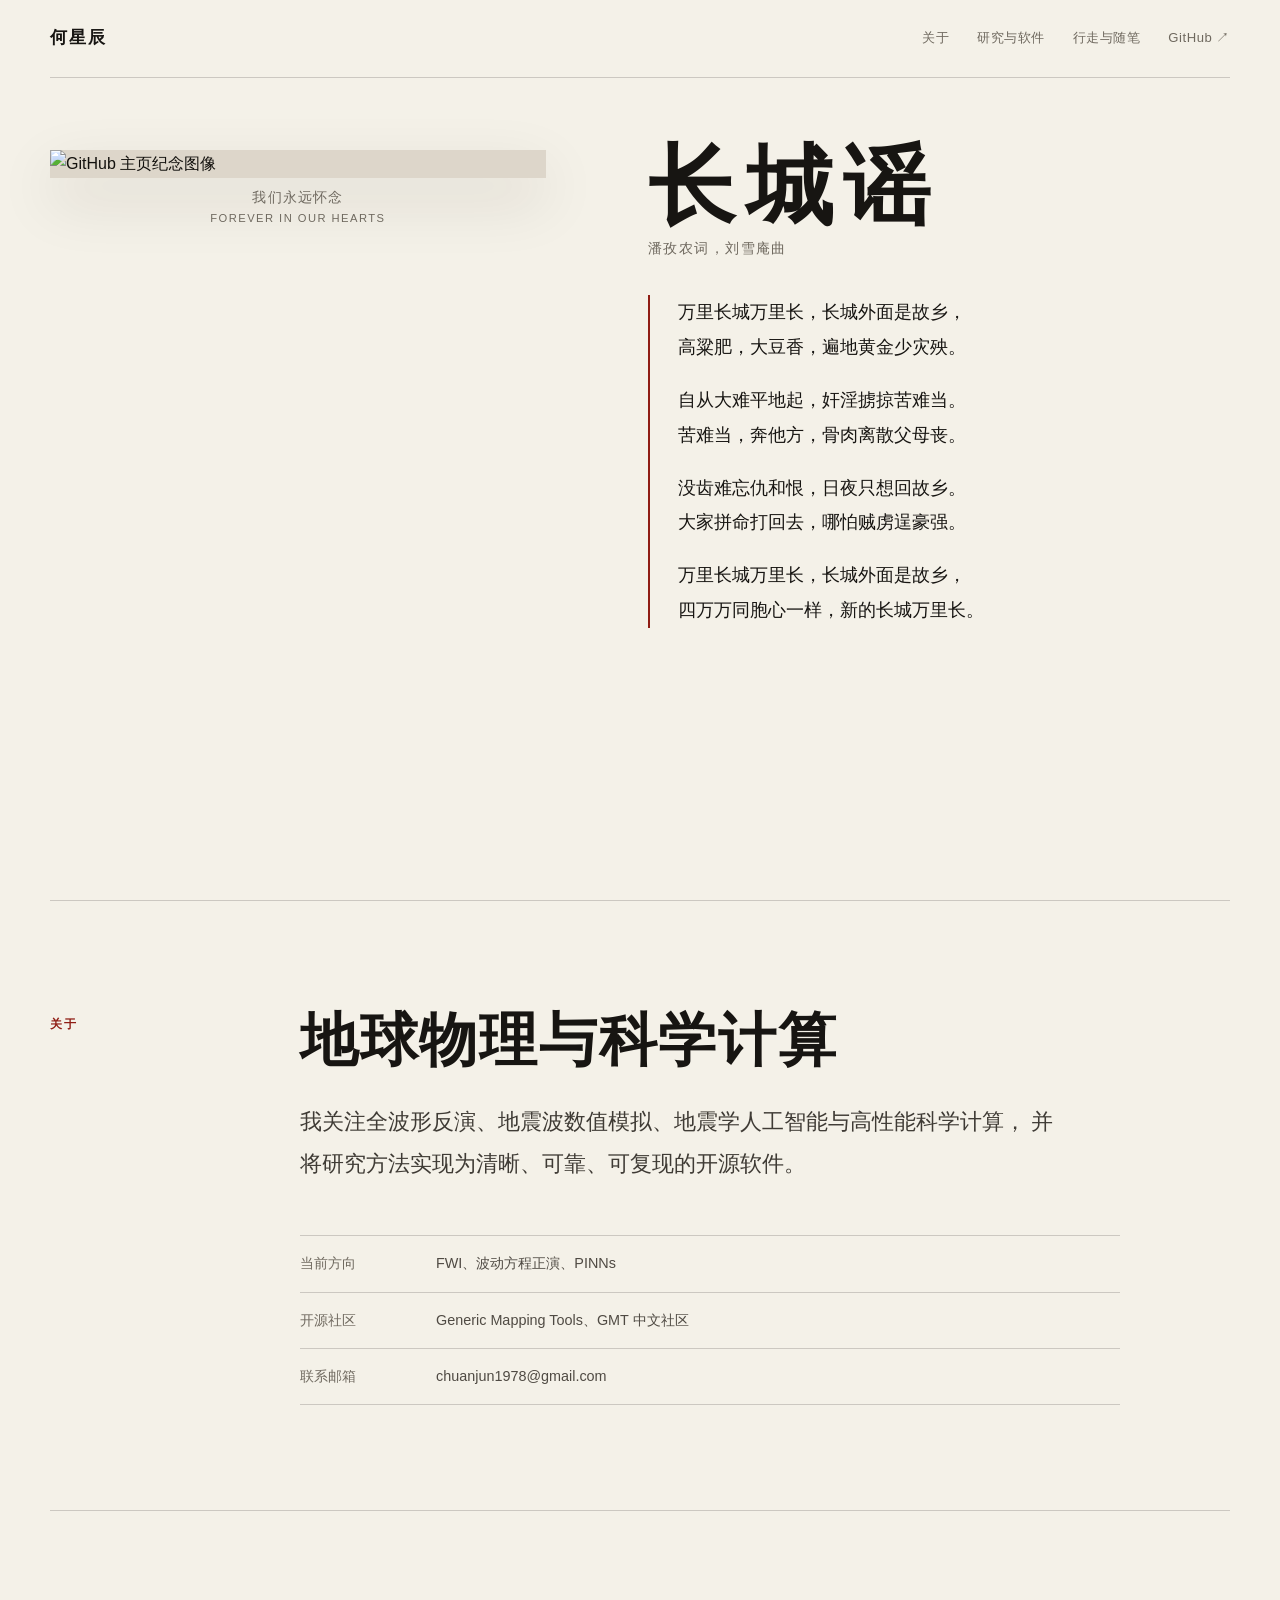
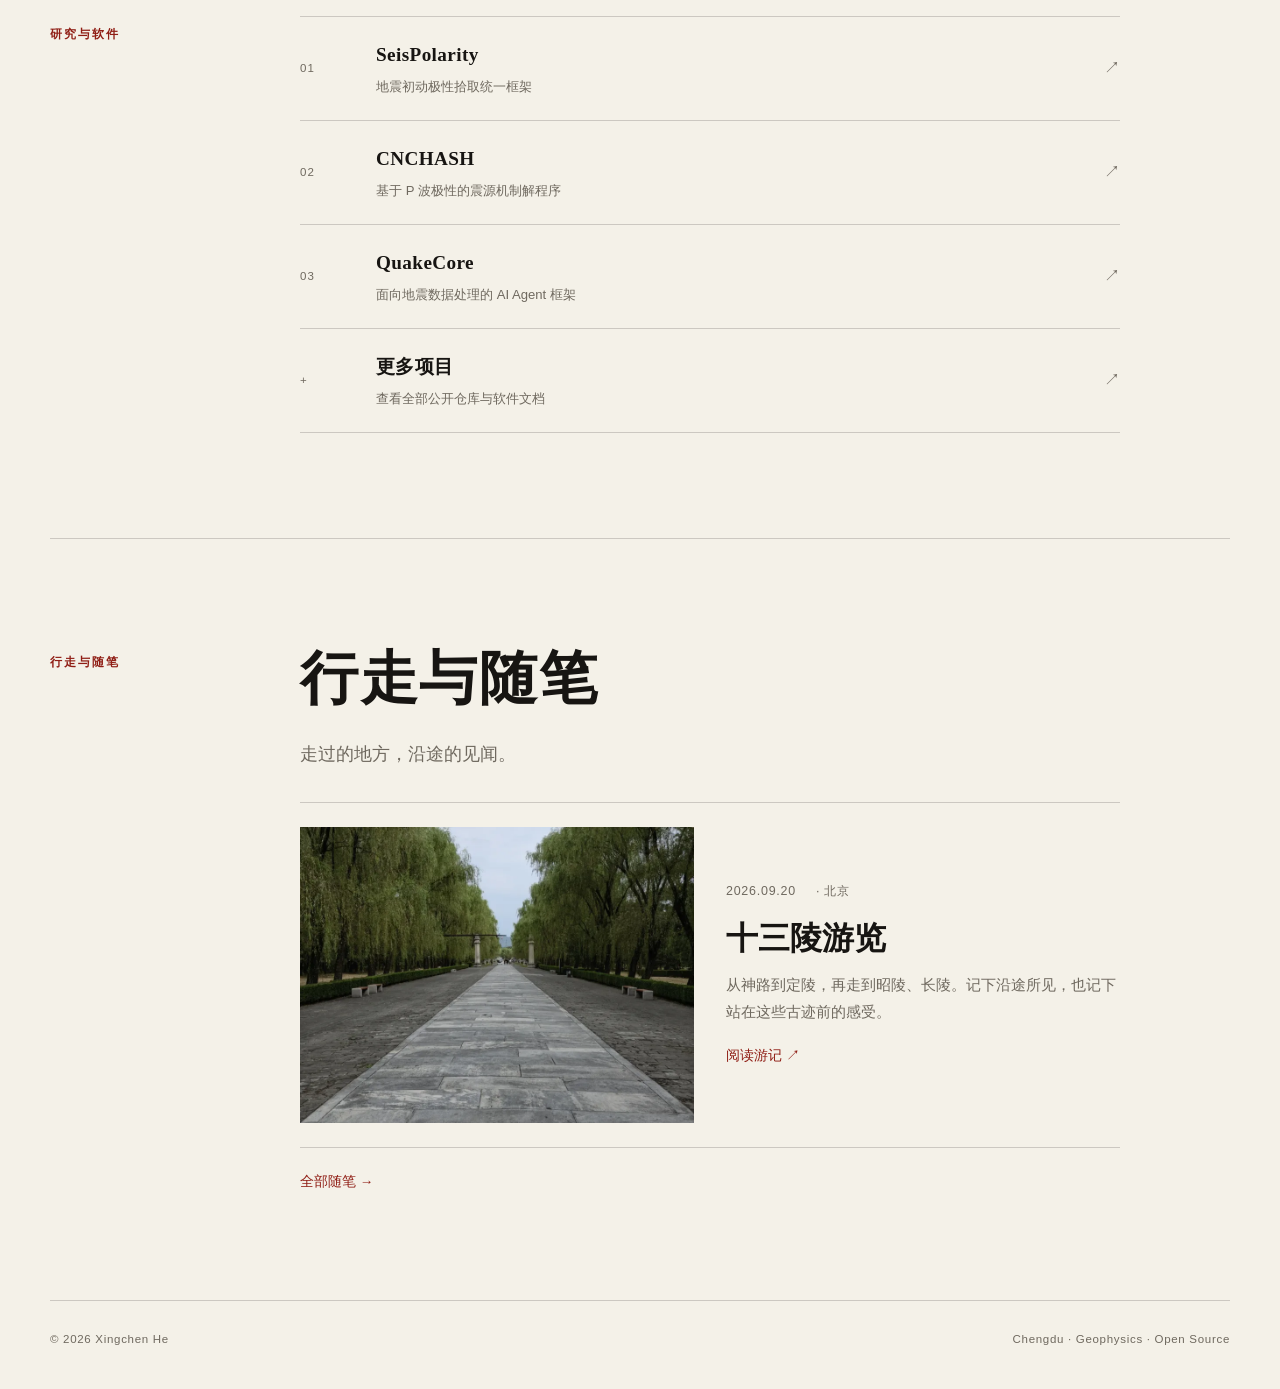
==== commit 1f68a891: "Add travel journal section and Ming Tombs photo essay" ====
--- a/index.html
+++ b/index.html
@@ -12,6 +12,7 @@
   <meta property="og:image" content="https://raw.githubusercontent.com/Chuan1937/Chuan1937/main/chuanjun2.jpg">
   <title>何星辰 | Xingchen He</title>
   <link rel="stylesheet" href="styles.css">
+  <link rel="stylesheet" href="journal/journal.css">
 </head>
 <body>
   <header class="site-header">
@@ -19,6 +20,7 @@
     <nav aria-label="主导航">
       <a href="#about">关于</a>
       <a href="#work">研究与软件</a>
+      <a href="#journal">行走与随笔</a>
       <a href="https://github.com/Chuan1937" target="_blank" rel="noopener noreferrer">GitHub ↗</a>
     </nav>
   </header>
@@ -107,6 +109,13 @@
         </div>
       </div>
     </section>
+    <section id="journal" class="section journal-home-section">
+      <div class="section-label">行走与随笔</div>
+      <div class="section-content"><h2>行走与随笔</h2><p class="journal-intro">走过的地方，沿途的见闻。</p><a class="journal-card" href="journal/2026-09-20-ming-tombs/">
+  <img src="assets/images/travel/2026-09-20-ming-tombs/cover.webp" width="900" height="675" alt="树荫之间的十三陵神路" loading="lazy" decoding="async">
+  <div class="journal-card-copy"><p class="journal-meta"><time datetime="2026-09-20">2026.09.20</time> · 北京</p><h3>十三陵游览</h3><p>从神路到定陵，再走到昭陵、长陵。记下沿途所见，也记下站在这些古迹前的感受。</p><span class="read-link">阅读游记 ↗</span></div>
+</a><a class="all-journals" href="journal/">全部随笔 →</a></div>
+    </section>
   </main>
 
   <footer>
--- a/styles.css
+++ b/styles.css
@@ -137,6 +137,7 @@
   display: flex;
   flex-direction: column;
   justify-content: flex-start;
+  transform: translateY(-14px);
 }
 
 h1,
@@ -152,7 +153,8 @@
 }
 
 h1 {
-  margin-bottom: 8px;
+  margin-bottom: 6px;
+  padding-top: 0.08em;
   font-size: clamp(3.4rem, 6.8vw, 6rem);
   font-weight: 700;
   line-height: 1;
--- a/journal/journal.css
+++ b/journal/journal.css
@@ -0,0 +1,51 @@
+/* Travel writing shares the homepage's paper, ink and vermilion palette. */
+.site-header { gap: 20px; }
+.journal-intro { color: var(--muted); font-family: var(--serif); font-size: 1.12rem; margin-bottom: 32px; }
+.journal-card { display: grid; grid-template-columns: minmax(0, 1fr) minmax(0, 1fr); gap: 32px; align-items: center; border-top: 1px solid var(--line); border-bottom: 1px solid var(--line); padding: 24px 0; }
+.journal-card > img { width: 100%; height: auto; aspect-ratio: 4 / 3; object-fit: cover; }
+.journal-card h3 { font-family: var(--serif); font-size: clamp(1.5rem, 3vw, 2rem); margin: 12px 0; line-height: 1.4; }
+.journal-card-copy > p:not(.journal-meta) { color: var(--muted); font-size: .95rem; }
+.journal-card:hover h3 { color: var(--red); }
+.journal-meta { display: flex; flex-wrap: wrap; gap: 8px 20px; font-size: .78rem; color: var(--muted); letter-spacing: .06em; }
+.read-link, .all-journals, .back-link { color: var(--red); font-size: .85rem; }
+.all-journals { display: inline-block; margin-top: 22px; }
+.journal-index { width: min(calc(100% - 48px), 960px); margin: 0 auto; padding: 88px 0 110px; min-height: 75vh; }
+.journal-index h1, .journal-heading h1 { font-size: clamp(2.6rem, 6vw, 4.7rem); letter-spacing: .06em; line-height: 1.3; margin: 16px 0 24px; }
+.journal-index .journal-card { margin-top: 48px; }
+.journal-heading { width: min(calc(100% - 48px), 960px); margin: 0 auto; padding: 64px 0 44px; border-bottom: 1px solid var(--line); }
+.journal-heading > .journal-meta { margin-top: 38px; }
+.journal-epigraph { font-family: var(--serif); font-size: clamp(1rem, 2.5vw, 1.3rem); color: var(--red); line-height: 1.8; }
+.journal-route { font-size: .85rem; color: var(--muted); margin: 24px 0 0; }
+.journal-layout { width: min(calc(100% - 48px), 960px); margin: 0 auto; display: grid; grid-template-columns: 135px minmax(0, 1fr); gap: 48px; padding: 48px 0 80px; }
+.journal-toc { position: sticky; top: 32px; align-self: start; }
+.journal-toc > p { color: var(--muted); font-size: .72rem; letter-spacing: .18em; }
+.journal-toc nav { flex-direction: column; gap: 12px; border-left: 1px solid var(--line); padding-left: 16px; margin-bottom: 28px; }
+.journal-toc nav a { font-size: .9rem; }
+.journal-body { min-width: 0; }
+.journal-section { scroll-margin-top: 28px; margin-bottom: 64px; }
+.journal-section h2 { font-size: 2rem; border-bottom: 1px solid var(--line); padding-bottom: 16px; margin-bottom: 28px; }
+.journal-section > p { font-family: var(--serif); font-size: 1.08rem; line-height: 2; margin-bottom: 22px; overflow-wrap: anywhere; }
+.photo-group { display: grid; grid-template-columns: repeat(2, minmax(0, 1fr)); gap: 16px; margin: 0 0 36px; }
+.photo-group:has(> figure:only-child) { grid-template-columns: 1fr; }
+.photo-group figure { margin: 0; min-width: 0; }
+.photo-group img { width: 100%; height: auto; max-height: 690px; object-fit: contain; background: var(--paper-deep); }
+.photo-group figcaption { margin-top: 8px; color: var(--muted); font-size: .7rem; letter-spacing: .05em; }
+.journal-end { display: flex; justify-content: space-between; gap: 20px; flex-wrap: wrap; padding-top: 24px; border-top: 1px solid var(--line); color: var(--muted); font-size: .8rem; }
+.journal-end a { color: var(--red); }
+.skip-link { position: absolute; top: -100px; left: 16px; background: var(--paper); padding: 12px; z-index: 10; }
+.skip-link:focus { top: 12px; }
+@media (max-width: 700px) {
+  .site-header { flex-wrap: wrap; padding: 14px 0; gap: 12px; }
+  .site-header nav { flex-wrap: wrap; gap: 12px 18px; }
+  .journal-index, .journal-heading, .journal-layout { width: calc(100% - 32px); }
+  .journal-heading, .journal-index { padding-top: 40px; }
+  .journal-layout { grid-template-columns: 1fr; gap: 36px; padding-top: 28px; }
+  .journal-toc { position: static; }
+  .journal-toc nav { flex-direction: row; flex-wrap: wrap; gap: 12px 22px; margin-bottom: 0; padding: 0; border: 0; }
+  .journal-toc nav a:first-child { display: inline; }
+  .journal-toc > .back-link { display: none; }
+  .journal-card { grid-template-columns: 1fr; gap: 20px; }
+  .journal-section > p { font-size: 1.02rem; }
+  .photo-group { grid-template-columns: 1fr; gap: 22px; }
+  .journal-section { margin-bottom: 48px; }
+}
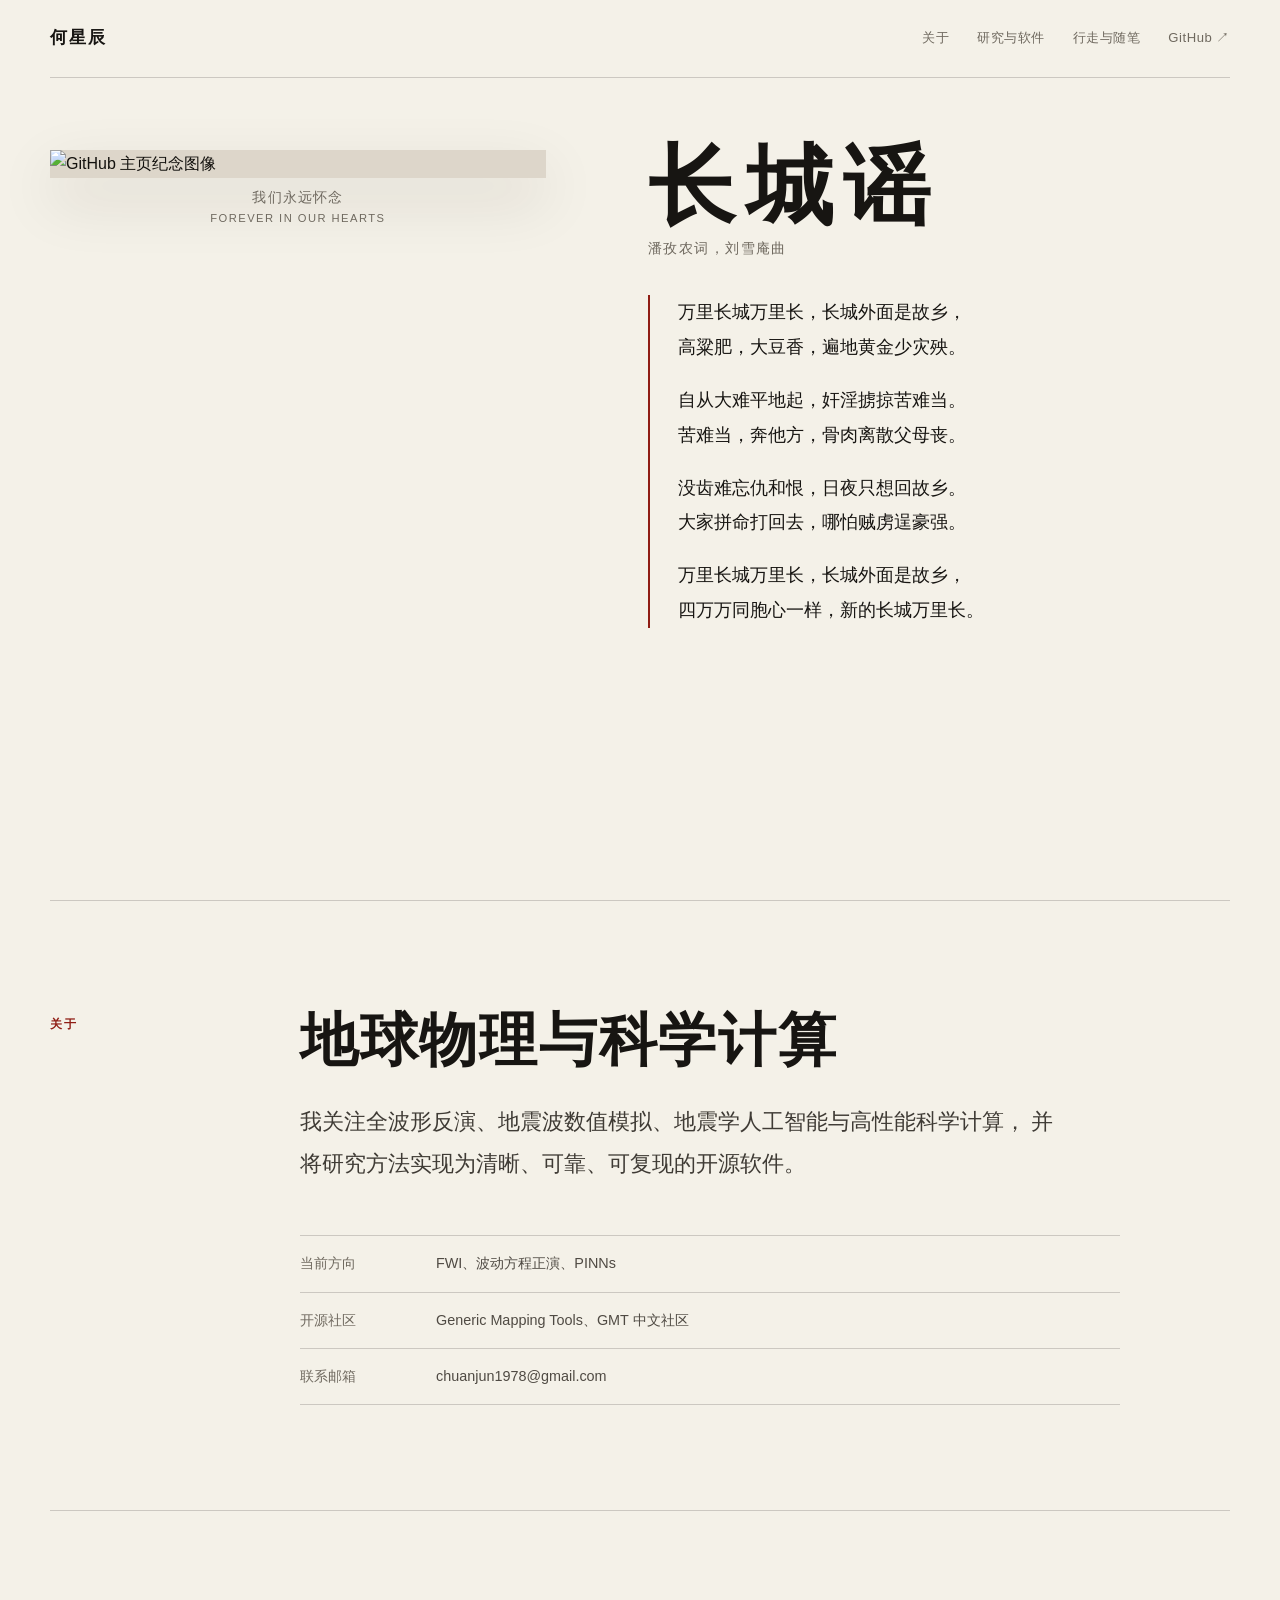
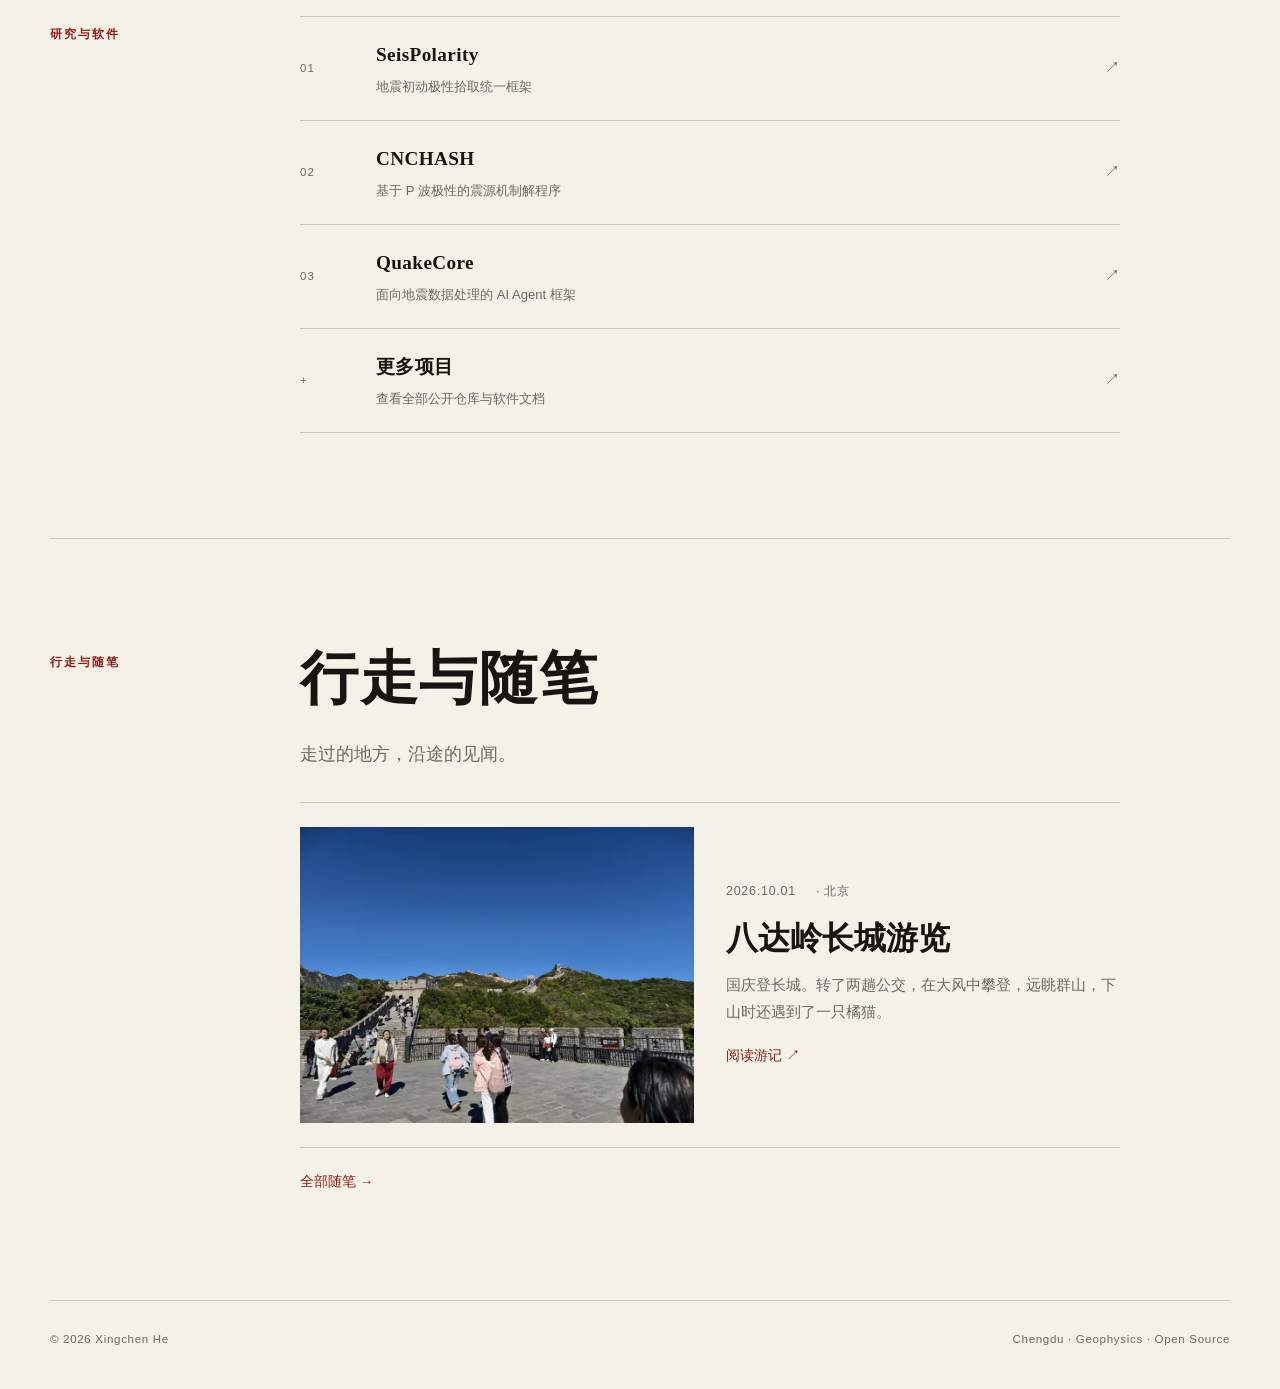
==== commit 0638d801: "Add October 1 Badaling Great Wall travel journal" ====
--- a/index.html
+++ b/index.html
@@ -111,9 +111,9 @@
     </section>
     <section id="journal" class="section journal-home-section">
       <div class="section-label">行走与随笔</div>
-      <div class="section-content"><h2>行走与随笔</h2><p class="journal-intro">走过的地方，沿途的见闻。</p><a class="journal-card" href="journal/2026-09-20-ming-tombs/">
-  <img src="assets/images/travel/2026-09-20-ming-tombs/cover.webp" width="900" height="675" alt="树荫之间的十三陵神路" loading="lazy" decoding="async">
-  <div class="journal-card-copy"><p class="journal-meta"><time datetime="2026-09-20">2026.09.20</time> · 北京</p><h3>十三陵游览</h3><p>从神路到定陵，再走到昭陵、长陵。记下沿途所见，也记下站在这些古迹前的感受。</p><span class="read-link">阅读游记 ↗</span></div>
+      <div class="section-content"><h2>行走与随笔</h2><p class="journal-intro">走过的地方，沿途的见闻。</p><a class="journal-card" href="journal/2026-10-01-badaling/">
+  <img src="assets/images/travel/2026-10-01-badaling/cover.webp" width="900" height="675" alt="蓝天下的八达岭长城与登城游客" loading="lazy" decoding="async">
+  <div class="journal-card-copy"><p class="journal-meta"><time datetime="2026-10-01">2026.10.01</time> · 北京</p><h3>八达岭长城游览</h3><p>国庆登长城。转了两趟公交，在大风中攀登，远眺群山，下山时还遇到了一只橘猫。</p><span class="read-link">阅读游记 ↗</span></div>
 </a><a class="all-journals" href="journal/">全部随笔 →</a></div>
     </section>
   </main>
--- a/journal/journal.css
+++ b/journal/journal.css
@@ -14,8 +14,9 @@
 .journal-index .journal-card { margin-top: 48px; }
 .journal-heading { width: min(calc(100% - 48px), 960px); margin: 0 auto; padding: 64px 0 44px; border-bottom: 1px solid var(--line); }
 .journal-heading > .journal-meta { margin-top: 38px; }
-.journal-epigraph { font-family: var(--serif); font-size: clamp(1rem, 2.5vw, 1.3rem); color: var(--red); line-height: 1.8; }
+.journal-epigraph { font-family: var(--serif); font-size: clamp(1.15rem, 3vw, 1.6rem); color: var(--red); line-height: 2.05; letter-spacing: .08em; margin: 28px 0 8px; padding: 22px 30px; border-left: 4px solid var(--red); }
 .journal-route { font-size: .85rem; color: var(--muted); margin: 24px 0 0; }
+.journal-views { font-size: .85rem; color: var(--muted); letter-spacing: .04em; margin: 10px 0 0; }
 .journal-layout { width: min(calc(100% - 48px), 960px); margin: 0 auto; display: grid; grid-template-columns: 135px minmax(0, 1fr); gap: 48px; padding: 48px 0 80px; }
 .journal-toc { position: sticky; top: 32px; align-self: start; }
 .journal-toc > p { color: var(--muted); font-size: .72rem; letter-spacing: .18em; }
